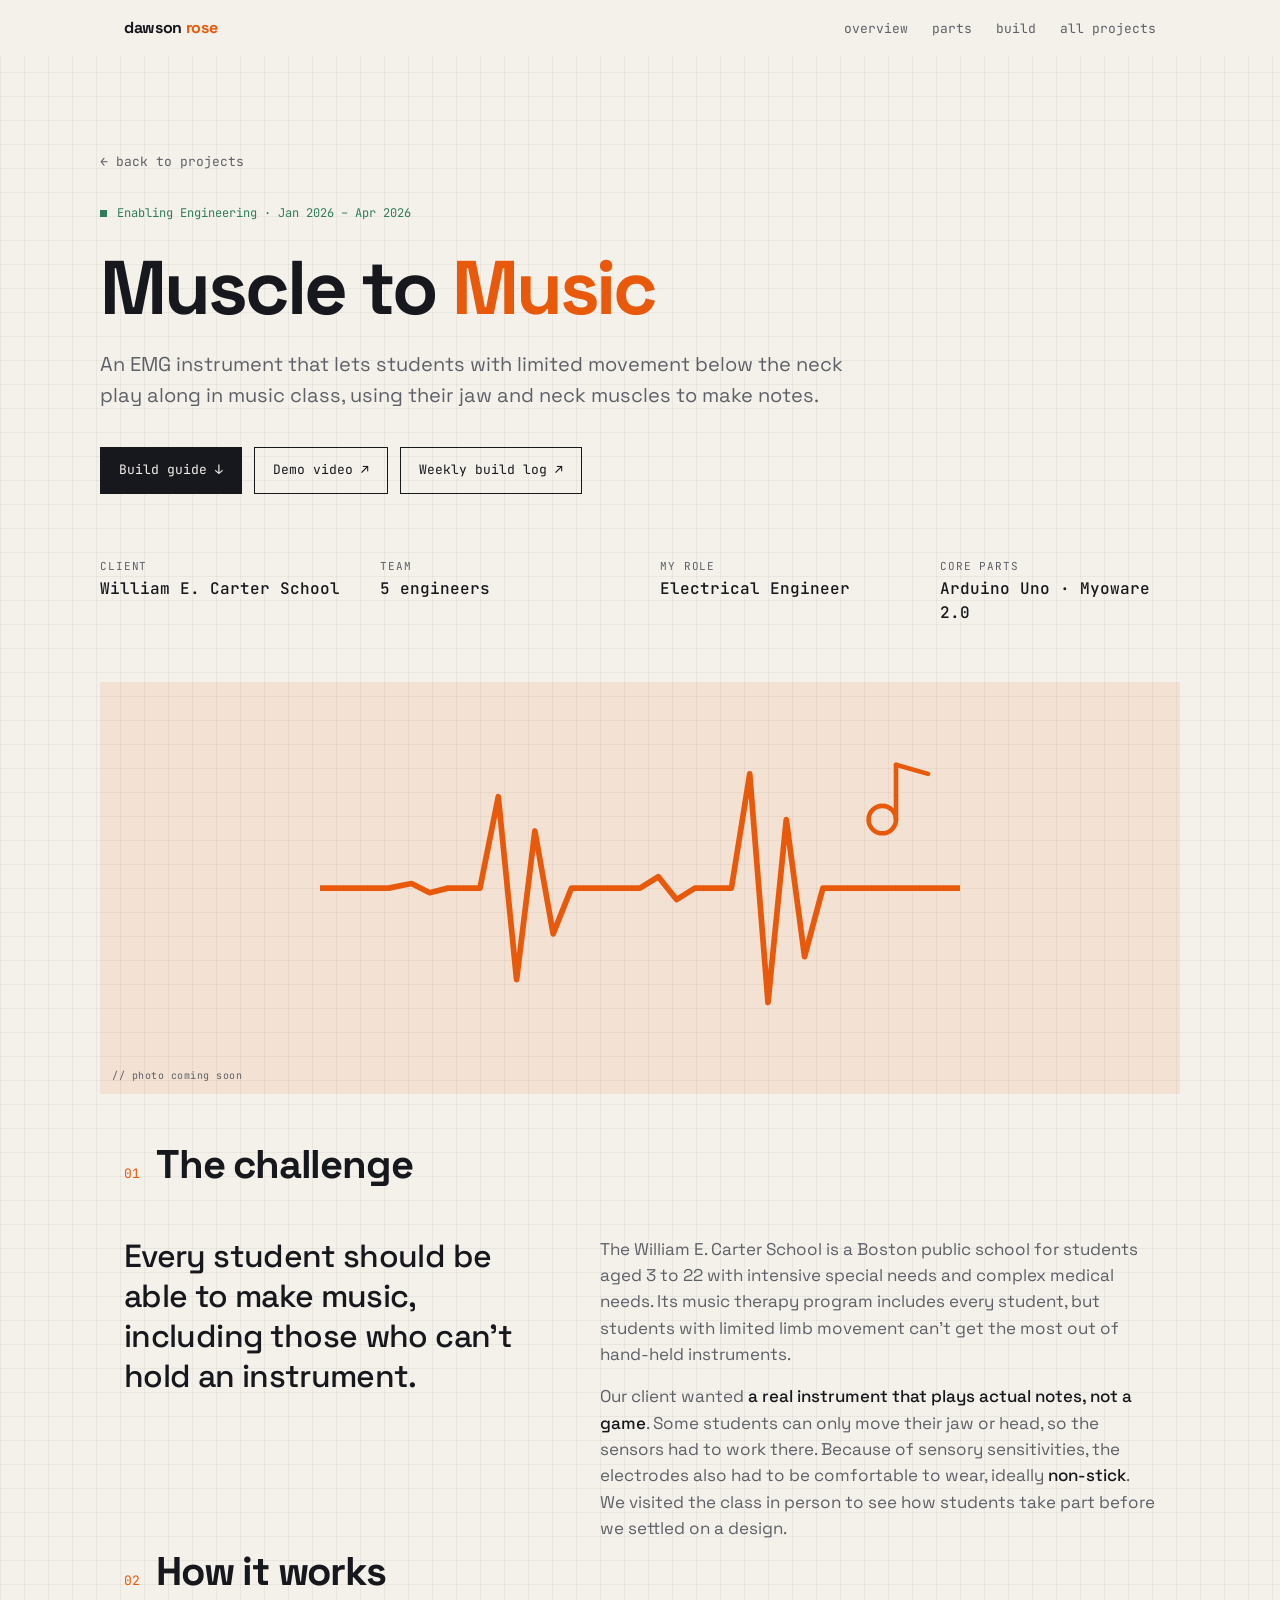
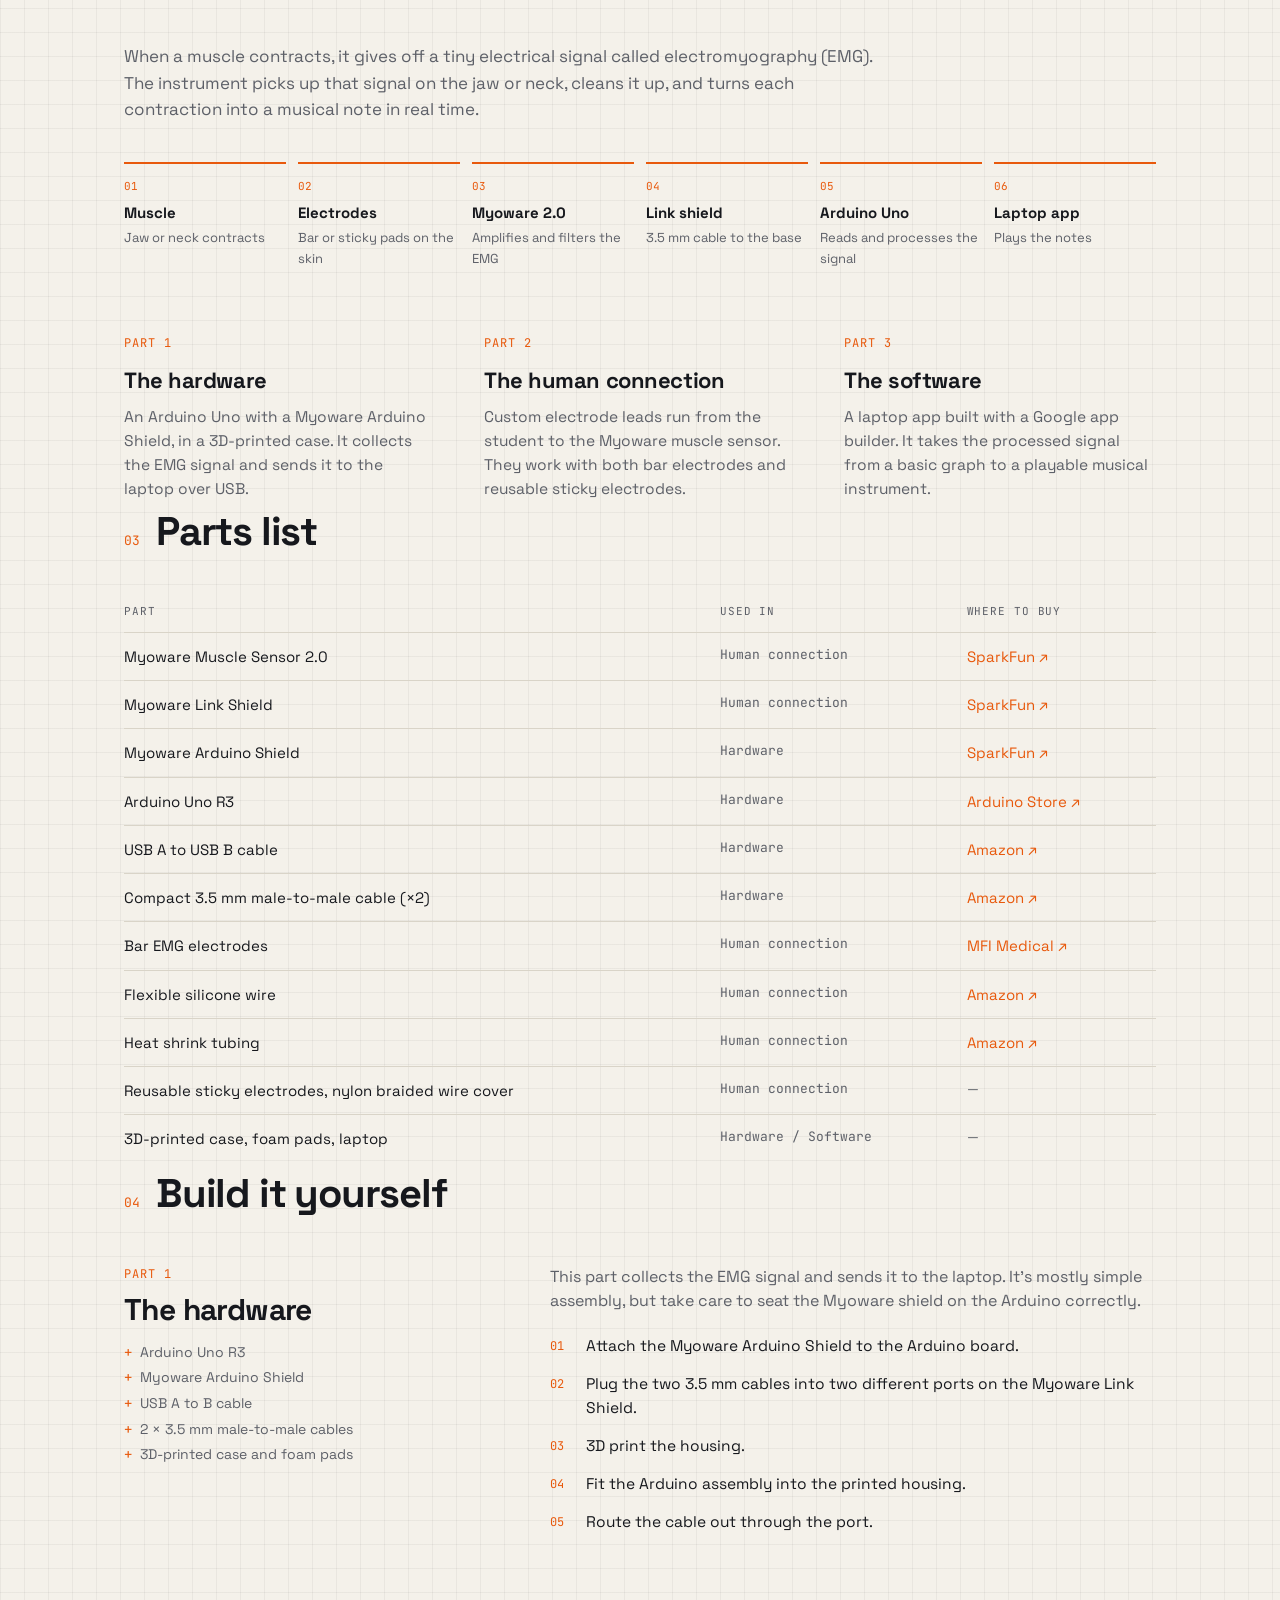
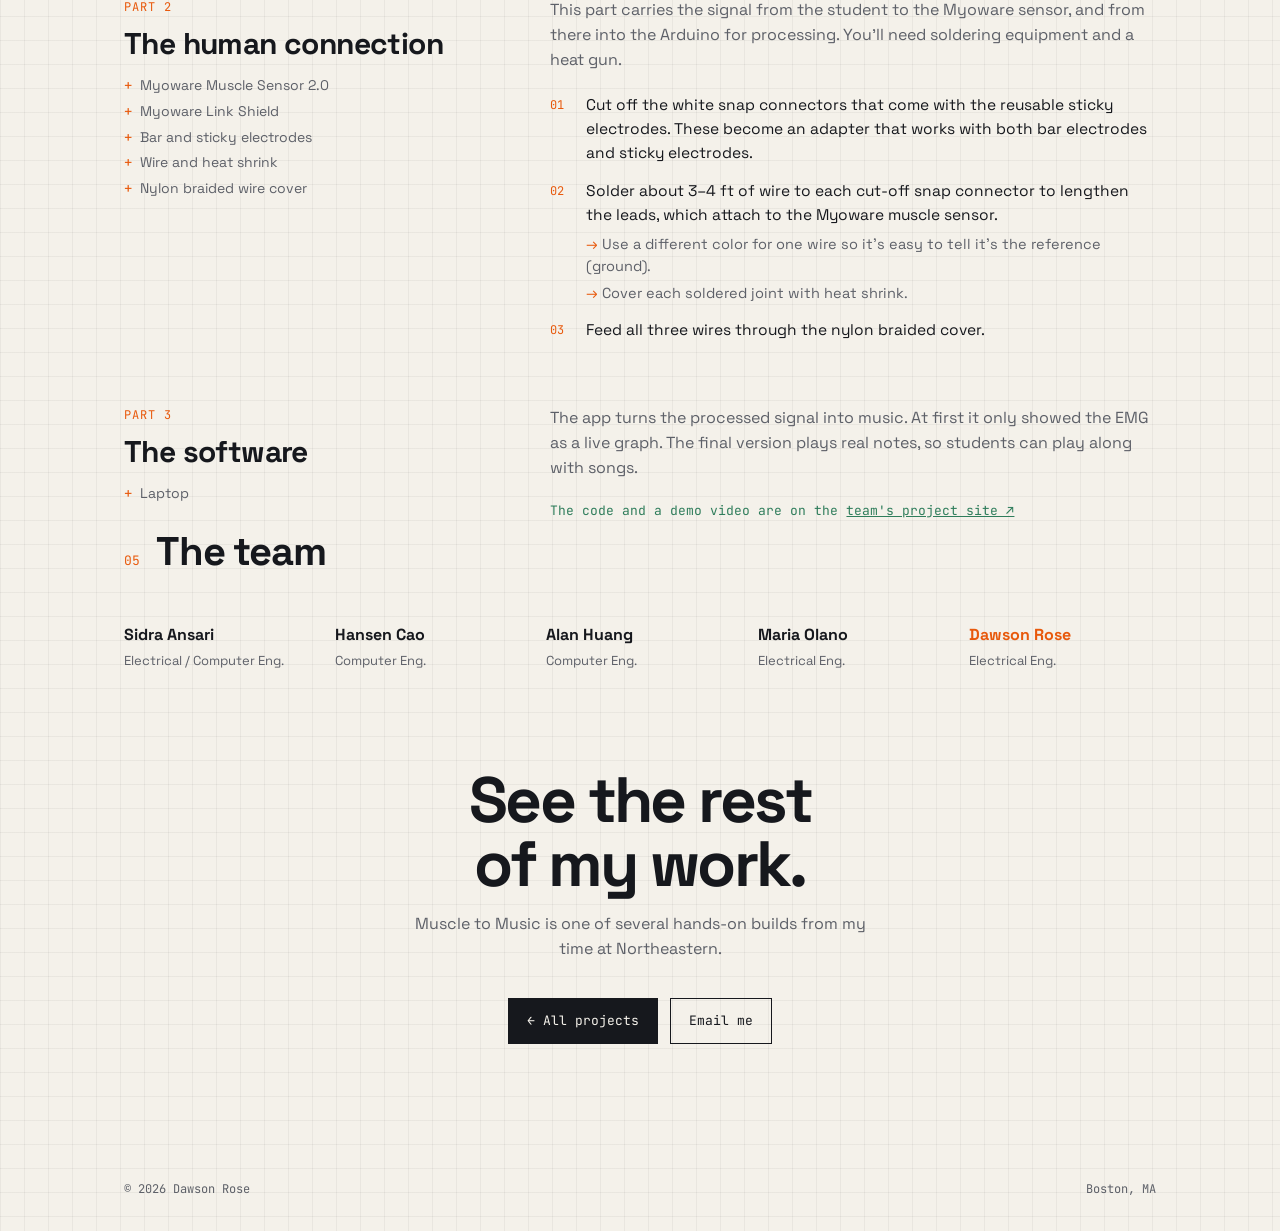
==== projects/muscle-to-music/index.html @ d2558b61 "Add Muscle to Music project page; move shared CSS to styles.css Co-Authored-By: Claude Opus 5.5 <nor" ====
<!doctype html>
<html lang="en">
<head>
<meta charset="utf-8">
<meta name="viewport" content="width=device-width, initial-scale=1">
<title>Muscle to Music — Dawson Rose</title>
<meta name="description" content="Muscle to Music: an EMG instrument that lets students with limited movement below the neck play music with their jaw and neck muscles. Overview, parts list, and build guide.">
<link rel="preconnect" href="https://fonts.googleapis.com">
<link rel="preconnect" href="https://fonts.gstatic.com" crossorigin>
<link href="https://fonts.googleapis.com/css2?family=Space+Grotesk:wght@400;500;700&family=JetBrains+Mono:wght@400;500&display=swap" rel="stylesheet">
<link rel="stylesheet" href="../../styles.css">
</head>
<body>

<nav>
  <div class="wrap">
    <a href="../../" class="logo">dawson <span>rose</span></a>
    <ul class="mono">
      <li class="hide-sm"><a href="#overview">overview</a></li>
      <li class="hide-sm"><a href="#parts">parts</a></li>
      <li><a href="#build">build</a></li>
      <li><a href="../../#projects">all projects</a></li>
    </ul>
  </div>
</nav>

<header class="hero page-hero wrap" id="top">
  <a class="back mono" href="../../#projects">← back to projects</a>
  <div class="tag mono">Enabling Engineering · Jan 2026 – Apr 2026</div>
  <h1>Muscle to <em>Music</em></h1>
  <p class="lede">An EMG instrument that lets students with limited movement below the neck play along in music class, using their jaw and neck muscles to make notes.</p>
  <div class="cta">
    <a class="btn primary" href="#build">Build guide ↓</a>
    <a class="btn" href="https://sites.google.com/husky.neu.edu/muscletomusic/final-product" target="_blank" rel="noopener">Demo video ↗</a>
    <a class="btn" href="https://sites.google.com/husky.neu.edu/muscletomusic/weekly-updates" target="_blank" rel="noopener">Weekly build log ↗</a>
  </div>

  <dl class="specs mono">
    <div><dt>Client</dt><dd>William E. Carter School</dd></div>
    <div><dt>Team</dt><dd>5 engineers</dd></div>
    <div><dt>My role</dt><dd>Electrical Engineer</dd></div>
    <div><dt>Core parts</dt><dd>Arduino Uno · Myoware 2.0</dd></div>
  </dl>

  <div class="visual">
    <!-- Replace with: <img class="photo" src="../../img/emg.jpg" alt="..."> -->
    <svg viewBox="0 0 280 120" fill="none" stroke="currentColor" stroke-width="2.5" stroke-linecap="round" stroke-linejoin="round" aria-hidden="true">
      <polyline points="0,60 30,60 40,58 48,62 56,60 70,60 78,20 86,100 94,35 102,80 110,60 140,60 148,55 156,65 164,60 180,60 188,10 196,110 204,30 212,90 220,60 250,60 280,60"/>
      <g stroke-width="2"><circle cx="246" cy="30" r="6"/><line x1="252" y1="30" x2="252" y2="6"/><line x1="252" y1="6" x2="266" y2="10"/></g>
    </svg>
    <span class="ph mono">// photo coming soon</span>
  </div>
</header>

<main>
<section id="overview" class="wrap">
  <div class="sec-head"><span class="num mono">01</span><h2>The challenge</h2></div>
  <div class="about reveal">
    <p class="about-lead">Every student should be able to make music, including those who can't hold an instrument.</p>
    <div class="prose">
      <p>The William E. Carter School is a Boston public school for students aged 3 to 22 with intensive special needs and complex medical needs. Its music therapy program includes every student, but students with limited limb movement can't get the most out of hand-held instruments.</p>
      <p>Our client wanted <strong>a real instrument that plays actual notes, not a game</strong>. Some students can only move their jaw or head, so the sensors had to work there. Because of sensory sensitivities, the electrodes also had to be comfortable to wear, ideally <strong>non-stick</strong>. We visited the class in person to see how students take part before we settled on a design.</p>
    </div>
  </div>
</section>

<section id="how" class="wrap">
  <div class="sec-head"><span class="num mono">02</span><h2>How it works</h2></div>
  <p class="prose reveal">When a muscle contracts, it gives off a tiny electrical signal called electromyography (EMG). The instrument picks up that signal on the jaw or neck, cleans it up, and turns each contraction into a musical note in real time.</p>
  <ol class="flow reveal">
    <li><b>Muscle</b><span>Jaw or neck contracts</span></li>
    <li><b>Electrodes</b><span>Bar or sticky pads on the skin</span></li>
    <li><b>Myoware 2.0</b><span>Amplifies and filters the EMG</span></li>
    <li><b>Link shield</b><span>3.5 mm cable to the base</span></li>
    <li><b>Arduino Uno</b><span>Reads and processes the signal</span></li>
    <li><b>Laptop app</b><span>Plays the notes</span></li>
  </ol>

  <div class="subsys reveal" style="margin-top:64px">
    <div>
      <span class="label mono">Part 1</span>
      <h3>The hardware</h3>
      <p>An Arduino Uno with a Myoware Arduino Shield, in a 3D-printed case. It collects the EMG signal and sends it to the laptop over USB.</p>
    </div>
    <div>
      <span class="label mono">Part 2</span>
      <h3>The human connection</h3>
      <p>Custom electrode leads run from the student to the Myoware muscle sensor. They work with both bar electrodes and reusable sticky electrodes.</p>
    </div>
    <div>
      <span class="label mono">Part 3</span>
      <h3>The software</h3>
      <p>A laptop app built with a Google app builder. It takes the processed signal from a basic graph to a playable musical instrument.</p>
    </div>
  </div>
</section>

<section id="parts" class="wrap">
  <div class="sec-head"><span class="num mono">03</span><h2>Parts list</h2></div>
  <div class="reveal" style="overflow-x:auto">
    <table class="parts">
      <thead><tr><th>Part</th><th>Used in</th><th>Where to buy</th></tr></thead>
      <tbody>
        <tr><td>Myoware Muscle Sensor 2.0</td><td class="used mono">Human connection</td><td><a href="https://www.sparkfun.com/myoware-2-muscle-sensor.html" target="_blank" rel="noopener">SparkFun ↗</a></td></tr>
        <tr><td>Myoware Link Shield</td><td class="used mono">Human connection</td><td><a href="https://www.sparkfun.com/myoware-2-0-link-shield.html" target="_blank" rel="noopener">SparkFun ↗</a></td></tr>
        <tr><td>Myoware Arduino Shield</td><td class="used mono">Hardware</td><td><a href="https://www.sparkfun.com/myoware-2-0-arduino-shield.html" target="_blank" rel="noopener">SparkFun ↗</a></td></tr>
        <tr><td>Arduino Uno R3</td><td class="used mono">Hardware</td><td><a href="https://store-usa.arduino.cc/products/arduino-uno-rev3" target="_blank" rel="noopener">Arduino Store ↗</a></td></tr>
        <tr><td>USB A to USB B cable</td><td class="used mono">Hardware</td><td><a href="https://www.amazon.com/dp/B000E5BKQE" target="_blank" rel="noopener">Amazon ↗</a></td></tr>
        <tr><td>Compact 3.5 mm male-to-male cable (×2)</td><td class="used mono">Hardware</td><td><a href="https://www.amazon.com/dp/B07D1Z6PZL" target="_blank" rel="noopener">Amazon ↗</a></td></tr>
        <tr><td>Bar EMG electrodes</td><td class="used mono">Human connection</td><td><a href="https://mfimedical.com/products/mfi-medical-bar-emg-electrode" target="_blank" rel="noopener">MFI Medical ↗</a></td></tr>
        <tr><td>Flexible silicone wire</td><td class="used mono">Human connection</td><td><a href="https://www.amazon.com/dp/B01KQ2JNLI" target="_blank" rel="noopener">Amazon ↗</a></td></tr>
        <tr><td>Heat shrink tubing</td><td class="used mono">Human connection</td><td><a href="https://www.amazon.com/dp/B07WWWPR2X" target="_blank" rel="noopener">Amazon ↗</a></td></tr>
        <tr><td>Reusable sticky electrodes, nylon braided wire cover</td><td class="used mono">Human connection</td><td class="used">—</td></tr>
        <tr><td>3D-printed case, foam pads, laptop</td><td class="used mono">Hardware / Software</td><td class="used">—</td></tr>
      </tbody>
    </table>
  </div>
</section>

<section id="build" class="wrap">
  <div class="sec-head"><span class="num mono">04</span><h2>Build it yourself</h2></div>
  <div class="build">

    <article class="build-step reveal">
      <div>
        <span class="label mono">Part 1</span>
        <h3>The hardware</h3>
        <ul class="needs">
          <li>Arduino Uno R3</li><li>Myoware Arduino Shield</li><li>USB A to B cable</li>
          <li>2 × 3.5 mm male-to-male cables</li><li>3D-printed case and foam pads</li>
        </ul>
      </div>
      <div>
        <p class="summary">This part collects the EMG signal and sends it to the laptop. It's mostly simple assembly, but take care to seat the Myoware shield on the Arduino correctly.</p>
        <ol class="steps">
          <li>Attach the Myoware Arduino Shield to the Arduino board.</li>
          <li>Plug the two 3.5 mm cables into two different ports on the Myoware Link Shield.</li>
          <li>3D print the housing.</li>
          <li>Fit the Arduino assembly into the printed housing.</li>
          <li>Route the cable out through the port.</li>
        </ol>
      </div>
    </article>

    <article class="build-step reveal">
      <div>
        <span class="label mono">Part 2</span>
        <h3>The human connection</h3>
        <ul class="needs">
          <li>Myoware Muscle Sensor 2.0</li><li>Myoware Link Shield</li><li>Bar and sticky electrodes</li>
          <li>Wire and heat shrink</li><li>Nylon braided wire cover</li>
        </ul>
      </div>
      <div>
        <p class="summary">This part carries the signal from the student to the Myoware sensor, and from there into the Arduino for processing. You'll need soldering equipment and a heat gun.</p>
        <ol class="steps">
          <li>Cut off the white snap connectors that come with the reusable sticky electrodes. These become an adapter that works with both bar electrodes and sticky electrodes.</li>
          <li>Solder about 3–4 ft of wire to each cut-off snap connector to lengthen the leads, which attach to the Myoware muscle sensor.
            <ul>
              <li>Use a different color for one wire so it's easy to tell it's the reference (ground).</li>
              <li>Cover each soldered joint with heat shrink.</li>
            </ul>
          </li>
          <li>Feed all three wires through the nylon braided cover.</li>
        </ol>
      </div>
    </article>

    <article class="build-step reveal">
      <div>
        <span class="label mono">Part 3</span>
        <h3>The software</h3>
        <ul class="needs"><li>Laptop</li></ul>
      </div>
      <div>
        <p class="summary">The app turns the processed signal into music. At first it only showed the EMG as a live graph. The final version plays real notes, so students can play along with songs.</p>
        <p class="note mono">The code and a demo video are on the <a href="https://sites.google.com/husky.neu.edu/muscletomusic/build-it-yourself" target="_blank" rel="noopener" style="color:inherit">team's project site ↗</a></p>
      </div>
    </article>

  </div>
</section>

<section id="team" class="wrap">
  <div class="sec-head"><span class="num mono">05</span><h2>The team</h2></div>
  <ul class="team reveal">
    <li><b>Sidra Ansari</b><span>Electrical / Computer Eng.</span></li>
    <li><b>Hansen Cao</b><span>Computer Eng.</span></li>
    <li><b>Alan Huang</b><span>Computer Eng.</span></li>
    <li><b>Maria Olano</b><span>Electrical Eng.</span></li>
    <li class="me"><b>Dawson Rose</b><span>Electrical Eng.</span></li>
  </ul>
</section>

<section class="contact wrap">
  <h2>See the rest<br>of my work.</h2>
  <p>Muscle to Music is one of several hands-on builds from my time at Northeastern.</p>
  <div class="cta">
    <a class="btn primary" href="../../#projects">← All projects</a>
    <a class="btn" href="mailto:rose.daw@northeastern.edu">Email me</a>
  </div>
</section>
</main>

<footer>
  <div class="wrap mono"><span>© 2026 Dawson Rose</span><span>Boston, MA</span></div>
</footer>

<script>
  // Fade sections in on scroll
  const io = new IntersectionObserver(entries => {
    entries.forEach(e => { if (e.isIntersecting) { e.target.classList.add('in'); io.unobserve(e.target); } });
  }, { threshold: 0.12 });
  document.querySelectorAll('.reveal').forEach(el => io.observe(el));
</script>
</body>
</html>
---- styles.css ----
:root {
  --paper: #f4f1ea;
  --ink: #16181d;
  --muted: #5d6068;
  --line: #d9d4c8;
  --grid: rgba(22, 24, 29, 0.05);
  --accent: #e8590c;
  --accent-soft: rgba(232, 89, 12, 0.1);
  --trace: #2f7d5b;
}
@media (prefers-color-scheme: dark) {
  :root {
    --paper: #121418;
    --ink: #ece9e2;
    --muted: #9a9ca3;
    --line: #2a2d34;
    --grid: rgba(236, 233, 226, 0.04);
    --accent: #ff7a2e;
    --accent-soft: rgba(255, 122, 46, 0.12);
    --trace: #5cc495;
  }
}

* { box-sizing: border-box; margin: 0; padding: 0; border-radius: 0; }
html { scroll-behavior: smooth; }
body {
  font-family: "Space Grotesk", system-ui, sans-serif;
  color: var(--ink);
  background-color: var(--paper);
  background-image:
    linear-gradient(var(--grid) 1px, transparent 1px),
    linear-gradient(90deg, var(--grid) 1px, transparent 1px);
  background-size: 24px 24px;
  line-height: 1.55;
  -webkit-font-smoothing: antialiased;
}
.mono { font-family: "JetBrains Mono", ui-monospace, monospace; }
a { color: inherit; }
.wrap { max-width: 1080px; margin: 0 auto; padding: 0 24px; }

/* Nav */
nav {
  position: sticky; top: 0; z-index: 10;
  background: color-mix(in srgb, var(--paper) 88%, transparent);
  backdrop-filter: blur(8px);
}
nav .wrap { display: flex; justify-content: space-between; align-items: center; height: 56px; }
nav .logo { font-weight: 700; text-decoration: none; letter-spacing: -0.02em; }
nav .logo span { color: var(--accent); }
nav ul { list-style: none; display: flex; gap: 24px; }
nav ul a { text-decoration: none; font-size: 13px; color: var(--muted); }
nav ul a:hover { color: var(--accent); }

/* Hero */
.hero { padding: 96px 0 40px; }
.tag { display: inline-flex; align-items: center; gap: 10px; font-size: 12px; color: var(--trace); margin-bottom: 28px; }
.tag::before { content: ""; width: 7px; height: 7px; background: var(--trace); animation: blink 2s infinite; }
@keyframes blink { 50% { opacity: 0.25; } }
h1 {
  font-size: clamp(44px, 8vw, 88px); line-height: 0.98;
  letter-spacing: -0.04em; font-weight: 700; max-width: 14ch;
}
h1 em { font-style: normal; color: var(--accent); }
.hero p.lede { font-size: clamp(17px, 2vw, 20px); color: var(--muted); max-width: 58ch; margin-top: 24px; }
.cta { display: flex; flex-wrap: wrap; gap: 12px; margin-top: 36px; }
.btn {
  font-family: "JetBrains Mono", monospace; font-size: 13px;
  padding: 12px 18px; border: 1.5px solid var(--ink);
  text-decoration: none; transition: transform .15s, box-shadow .15s;
}
.btn.primary { background: var(--ink); color: var(--paper); }
.btn:hover { transform: translate(-2px, -2px); box-shadow: 3px 3px 0 var(--accent); }

.specs { display: grid; grid-template-columns: repeat(auto-fit, minmax(170px, 1fr)); gap: 20px 40px; margin-top: 64px; }
.specs dt { font-size: 11px; text-transform: uppercase; letter-spacing: .08em; color: var(--muted); }
.specs dd { font-weight: 500; margin-top: 2px; }

/* Sections: no dividers, the heading carries each transition */
section { padding: 64px 0; }
.sec-head { display: flex; align-items: baseline; gap: 16px; margin-bottom: 40px; }
.sec-head .num { color: var(--accent); font-size: 13px; }
.sec-head h2 { font-size: clamp(28px, 4vw, 40px); letter-spacing: -0.03em; }

/* About */
.about { display: grid; grid-template-columns: 1fr 1.3fr; gap: 48px; align-items: start; }
.about-lead { font-size: clamp(24px, 3vw, 32px); line-height: 1.25; letter-spacing: -0.02em; font-weight: 500; }
.about-body { display: flex; flex-direction: column; gap: 16px; color: var(--muted); font-size: 16.5px; }
.about-off { font-size: 13px; color: var(--trace); }

/* Projects: open rows that alternate image side */
.projects { display: flex; flex-direction: column; gap: 88px; }
.project { display: grid; grid-template-columns: 1fr 1fr; gap: 48px; align-items: center; }
.project:nth-child(even) .visual { order: 2; }

.visual {
  aspect-ratio: 4 / 3; position: relative;
  background: var(--accent-soft);
  display: grid; place-items: center; overflow: hidden;
}
.visual svg { width: 62%; max-width: 300px; height: auto; color: var(--accent); }
.visual img.photo {
  position: absolute; inset: 0; width: 100%; height: 100%; object-fit: contain; padding: 20px 20px 34px;
  filter: drop-shadow(0 10px 14px rgba(0, 0, 0, 0.25));
}
.visual .ph {
  position: absolute; bottom: 10px; left: 12px;
  font-size: 10px; color: var(--muted); letter-spacing: .05em;
}

.body { display: flex; flex-direction: column; gap: 12px; }
.meta { display: flex; gap: 20px; font-size: 12px; color: var(--muted); }
.meta .status { color: var(--trace); }
.project h3 { font-size: clamp(24px, 3vw, 30px); letter-spacing: -0.02em; line-height: 1.15; }
.project p { color: var(--muted); font-size: 15.5px; }
.project ul { list-style: none; display: flex; flex-direction: column; gap: 8px; font-size: 15px; }
.project li { padding-left: 18px; position: relative; }
.project li::before { content: "→"; position: absolute; left: 0; color: var(--accent); }
.tools { font-size: 12px; color: var(--muted); padding-top: 4px; }
.tools span + span::before { content: " / "; color: var(--accent); }

.more { font-size: 13px; color: var(--accent); text-decoration: none; }
.more:hover { text-decoration: underline; }

/* Timeline */
.cols { display: grid; grid-template-columns: 1fr 1fr; gap: 48px; }
.cols h3.col-title { font-size: 13px; text-transform: uppercase; letter-spacing: .08em; color: var(--muted); margin-bottom: 20px; }
.timeline { list-style: none; border-left: 1.5px solid var(--line); }
.timeline li { position: relative; padding: 0 0 28px 24px; }
.timeline li::before {
  content: ""; position: absolute; left: -5.5px; top: 7px;
  width: 9px; height: 9px; background: var(--accent);
}
.timeline .role { font-weight: 700; }
.timeline .org { color: var(--muted); font-size: 14px; }
.timeline .when { font-size: 12px; color: var(--trace); margin: 2px 0 6px; }
.timeline p { font-size: 14.5px; }

/* Skills */
.skills { display: grid; grid-template-columns: repeat(4, 1fr); gap: 32px; }
.skills h3 { font-size: 12px; text-transform: uppercase; letter-spacing: .08em; color: var(--accent); margin-bottom: 12px; }
.skills ul { list-style: none; display: flex; flex-direction: column; gap: 6px; font-size: 15.5px; }

/* Contact */
.contact { text-align: center; padding: 96px 0 112px; }
.contact h2 { font-size: clamp(36px, 6vw, 64px); letter-spacing: -0.04em; line-height: 1; }
.contact p { color: var(--muted); margin: 16px auto 32px; max-width: 48ch; }
.contact .cta { justify-content: center; }
footer { padding: 24px 0 32px; font-size: 12px; color: var(--muted); }
footer .wrap { display: flex; justify-content: space-between; flex-wrap: wrap; gap: 8px; }

/* Reveal */
.reveal { opacity: 0; transform: translateY(16px); transition: opacity .6s, transform .6s; }
.reveal.in { opacity: 1; transform: none; }
@media (prefers-reduced-motion: reduce) {
  .reveal { opacity: 1; transform: none; transition: none; }
  .tag::before { animation: none; }
}

@media (max-width: 760px) {
  nav ul { gap: 14px; }
  nav ul li.hide-sm { display: none; }
  .hero { padding: 64px 0 24px; }
  section { padding: 48px 0; }
  .cols, .about, .project { grid-template-columns: 1fr; }
  .about, .project { gap: 20px; }
  .projects { gap: 56px; }
  .project:nth-child(even) .visual { order: 0; }
  .specs { gap: 16px 32px; }
  .skills { grid-template-columns: repeat(2, 1fr); gap: 28px 20px; }
  .wrap { padding: 0 16px; }
}

/* Project detail pages */
.back { display: block; width: fit-content; font-size: 13px; color: var(--muted); text-decoration: none; margin-bottom: 28px; }
.back:hover { color: var(--accent); }
.page-hero h1 { font-size: clamp(40px, 7vw, 76px); max-width: 16ch; }
.page-hero .visual { margin-top: 56px; aspect-ratio: 21 / 8; }
.page-hero .visual svg { width: 70%; max-width: 640px; }

.prose { max-width: 68ch; color: var(--muted); font-size: 17px; display: flex; flex-direction: column; gap: 16px; }
.prose strong { color: var(--ink); font-weight: 500; }

.flow { list-style: none; display: grid; grid-template-columns: repeat(6, 1fr); gap: 12px; margin-top: 40px; counter-reset: flow; }
.flow li { position: relative; padding-top: 14px; border-top: 2px solid var(--accent); font-size: 14px; }
.flow li b { display: block; font-size: 15px; margin-bottom: 2px; }
.flow li span { color: var(--muted); font-size: 13px; }
.flow li::before { counter-increment: flow; content: "0" counter(flow); display: block; font-family: "JetBrains Mono", monospace; font-size: 11px; color: var(--accent); margin-bottom: 6px; }

.subsys { display: grid; grid-template-columns: repeat(3, 1fr); gap: 48px; }
.subsys h3 { font-size: 22px; letter-spacing: -0.02em; margin-bottom: 8px; }
.label { font-size: 12px; text-transform: uppercase; letter-spacing: .08em; color: var(--accent); margin-bottom: 10px; display: block; }
.subsys p { color: var(--muted); font-size: 15.5px; }

.parts { width: 100%; border-collapse: collapse; font-size: 15px; }
.parts th { text-align: left; font-family: "JetBrains Mono", monospace; font-size: 11px; font-weight: 400; text-transform: uppercase; letter-spacing: .08em; color: var(--muted); padding: 0 16px 12px 0; }
.parts td { padding: 12px 16px 12px 0; border-top: 1px solid var(--line); vertical-align: top; }
.parts td.used { color: var(--muted); font-size: 13px; }
.parts a { color: var(--accent); text-decoration: none; }
.parts a:hover { text-decoration: underline; }

.build { display: flex; flex-direction: column; gap: 64px; }
.build-step { display: grid; grid-template-columns: 1fr 1.6fr; gap: 48px; }
.build-step h3 { font-size: clamp(24px, 3vw, 30px); letter-spacing: -0.02em; line-height: 1.15; margin-bottom: 10px; }
.build-step .needs { list-style: none; font-size: 14px; color: var(--muted); display: flex; flex-direction: column; gap: 4px; margin-top: 14px; }
.build-step .needs li::before { content: "+ "; color: var(--accent); font-family: "JetBrains Mono", monospace; }
.build-step .summary { color: var(--muted); font-size: 16px; margin-bottom: 20px; }
.steps { list-style: none; counter-reset: step; display: flex; flex-direction: column; gap: 14px; }
.steps > li { counter-increment: step; display: grid; grid-template-columns: 36px 1fr; font-size: 15.5px; }
.steps > li::before { content: counter(step, decimal-leading-zero); font-family: "JetBrains Mono", monospace; font-size: 12px; color: var(--accent); padding-top: 3px; }
.steps ul { grid-column: 2; list-style: none; margin-top: 6px; color: var(--muted); font-size: 14.5px; display: flex; flex-direction: column; gap: 4px; }
.steps ul li::before { content: "→ "; color: var(--accent); }
.note { margin-top: 20px; font-size: 13px; color: var(--trace); }

.team { list-style: none; display: grid; grid-template-columns: repeat(5, 1fr); gap: 24px; }
.team b { display: block; }
.team span { color: var(--muted); font-size: 13px; }
.team .me b { color: var(--accent); }

@media (max-width: 760px) {
  .page-hero .visual { aspect-ratio: 16 / 9; margin-top: 36px; }
  .flow { grid-template-columns: repeat(2, 1fr); gap: 24px 16px; }
  .subsys, .build-step { grid-template-columns: 1fr; gap: 20px; }
  .subsys { gap: 36px; }
  .team { grid-template-columns: repeat(2, 1fr); }
  .parts th:nth-child(2), .parts td.used { display: none; }
}
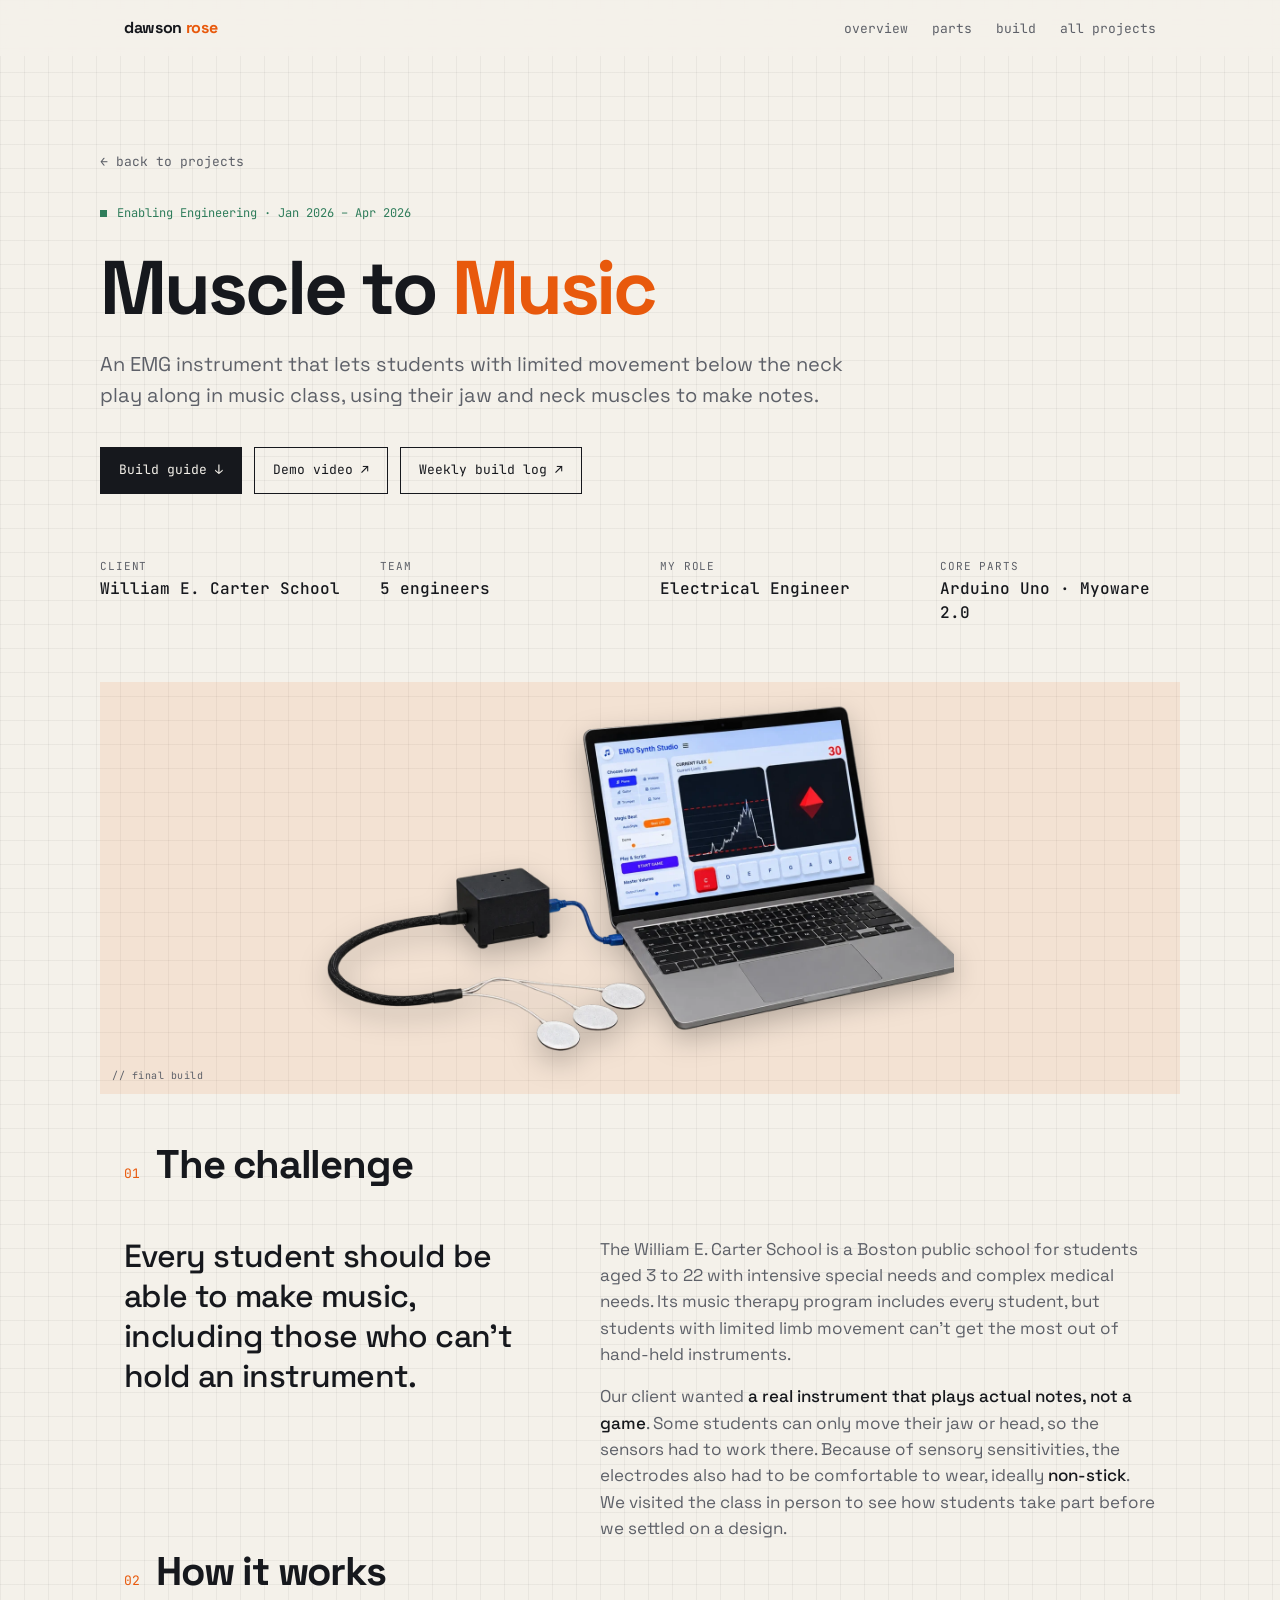
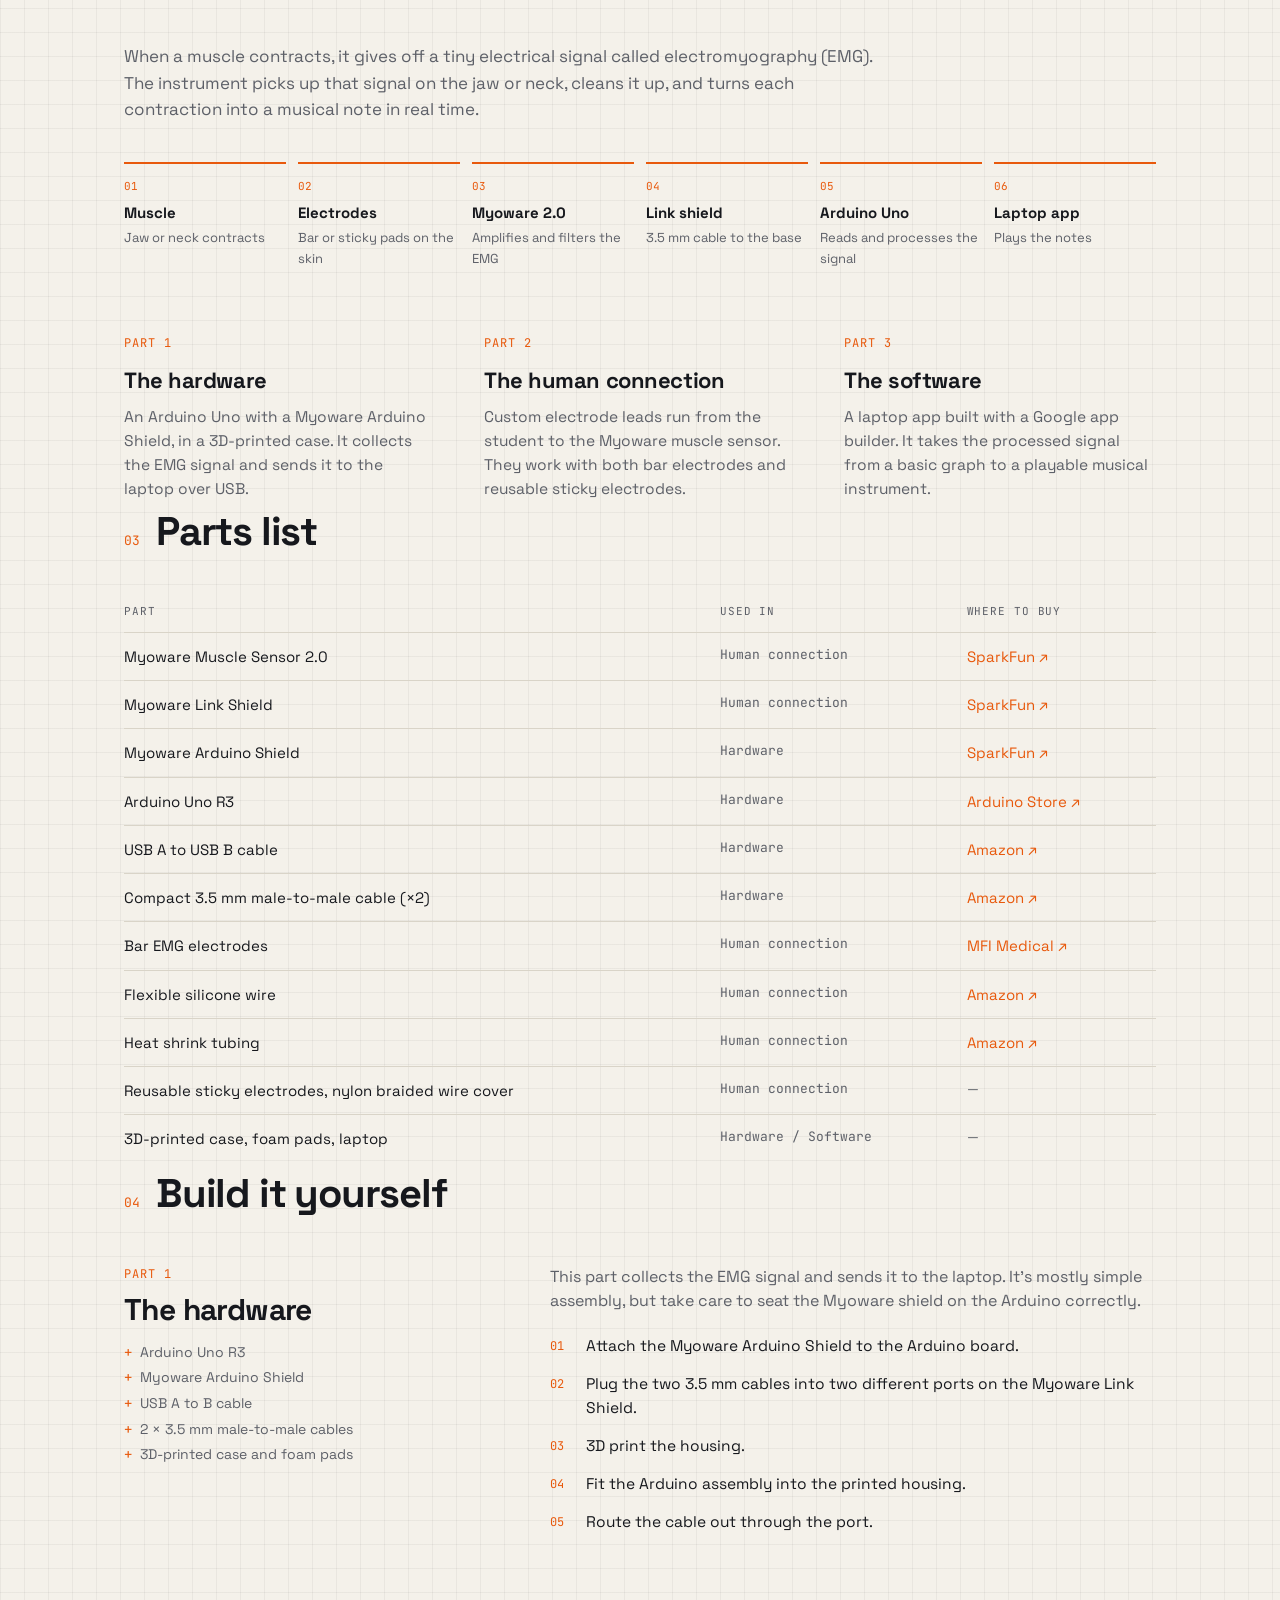
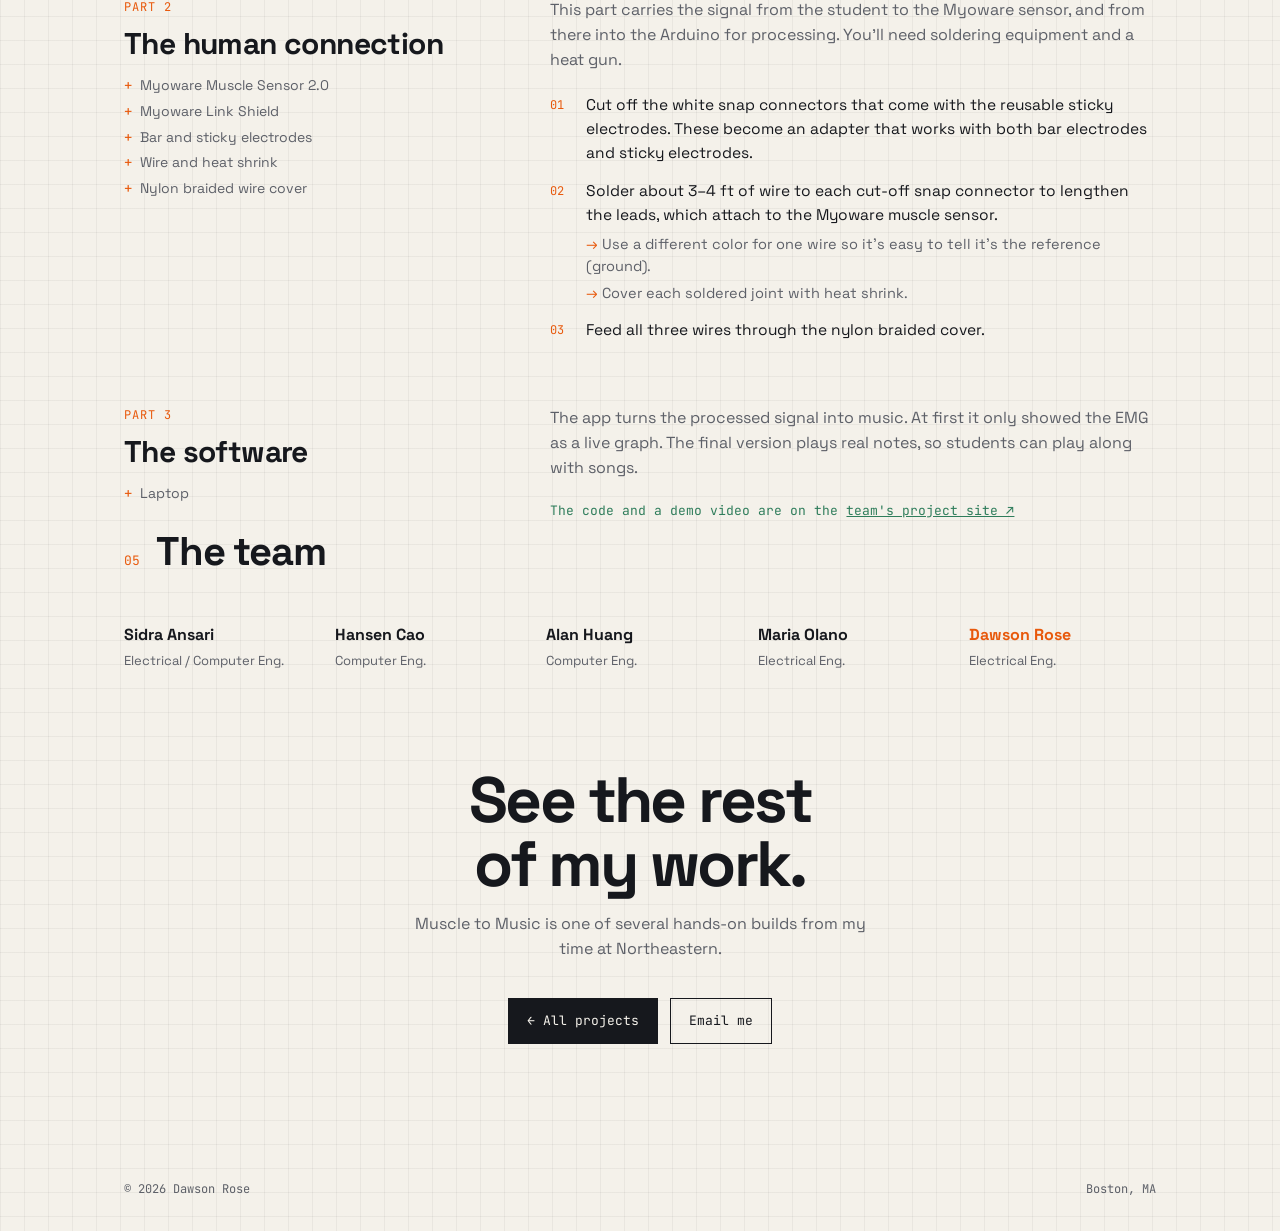
==== commit 18ce7e8d: "Add Muscle to Music device photo Co-Authored-By: Claude Opus 5.5 <noreply@anthropic.com>" ====
--- a/projects/muscle-to-music/index.html
+++ b/projects/muscle-to-music/index.html
@@ -43,12 +43,8 @@
   </dl>
 
   <div class="visual">
-    <!-- Replace with: <img class="photo" src="../../img/emg.jpg" alt="..."> -->
-    <svg viewBox="0 0 280 120" fill="none" stroke="currentColor" stroke-width="2.5" stroke-linecap="round" stroke-linejoin="round" aria-hidden="true">
-      <polyline points="0,60 30,60 40,58 48,62 56,60 70,60 78,20 86,100 94,35 102,80 110,60 140,60 148,55 156,65 164,60 180,60 188,10 196,110 204,30 212,90 220,60 250,60 280,60"/>
-      <g stroke-width="2"><circle cx="246" cy="30" r="6"/><line x1="252" y1="30" x2="252" y2="6"/><line x1="252" y1="6" x2="266" y2="10"/></g>
-    </svg>
-    <span class="ph mono">// photo coming soon</span>
+    <img class="photo" src="../../img/emg.webp" alt="Muscle to Music setup: three round electrodes wired through a braided cable into a black 3D-printed case, connected by USB to a laptop running the EMG Synth Studio app with a live flex graph and note keys">
+    <span class="ph mono">// final build</span>
   </div>
 </header>
 
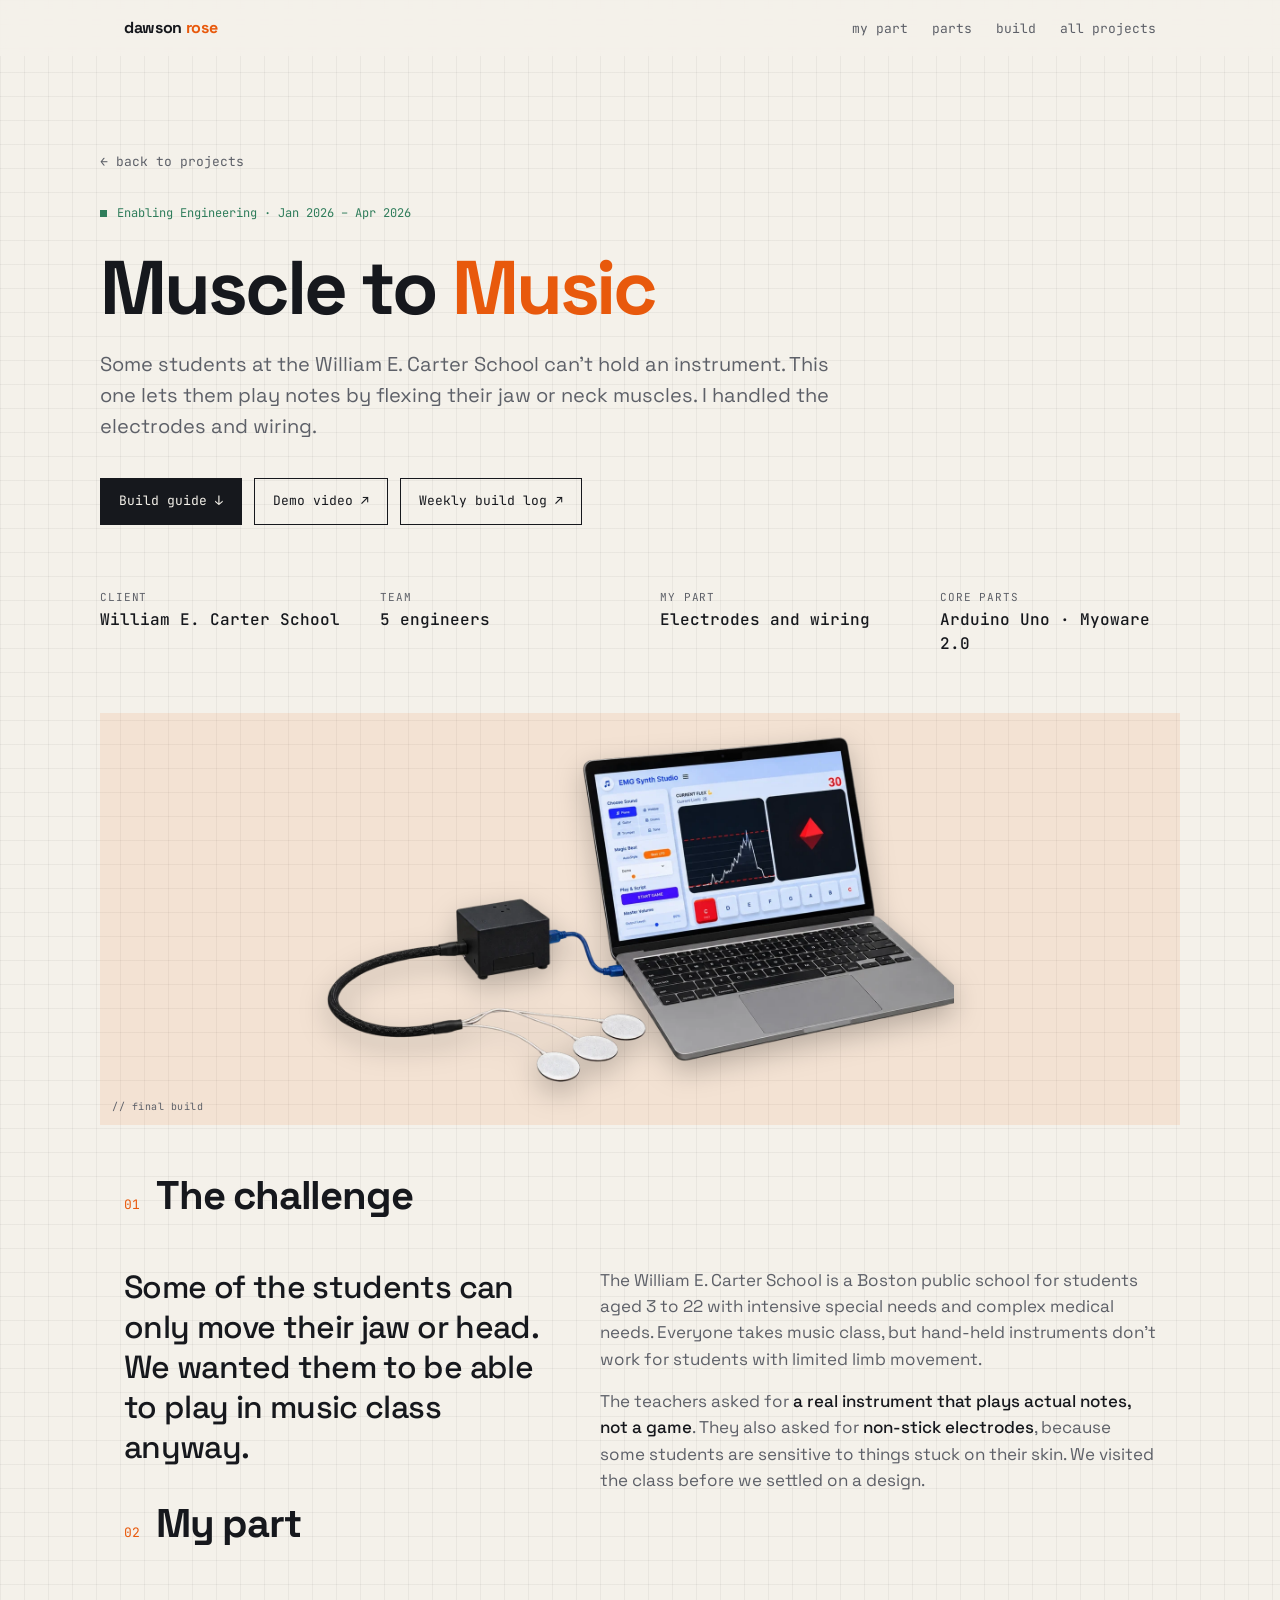
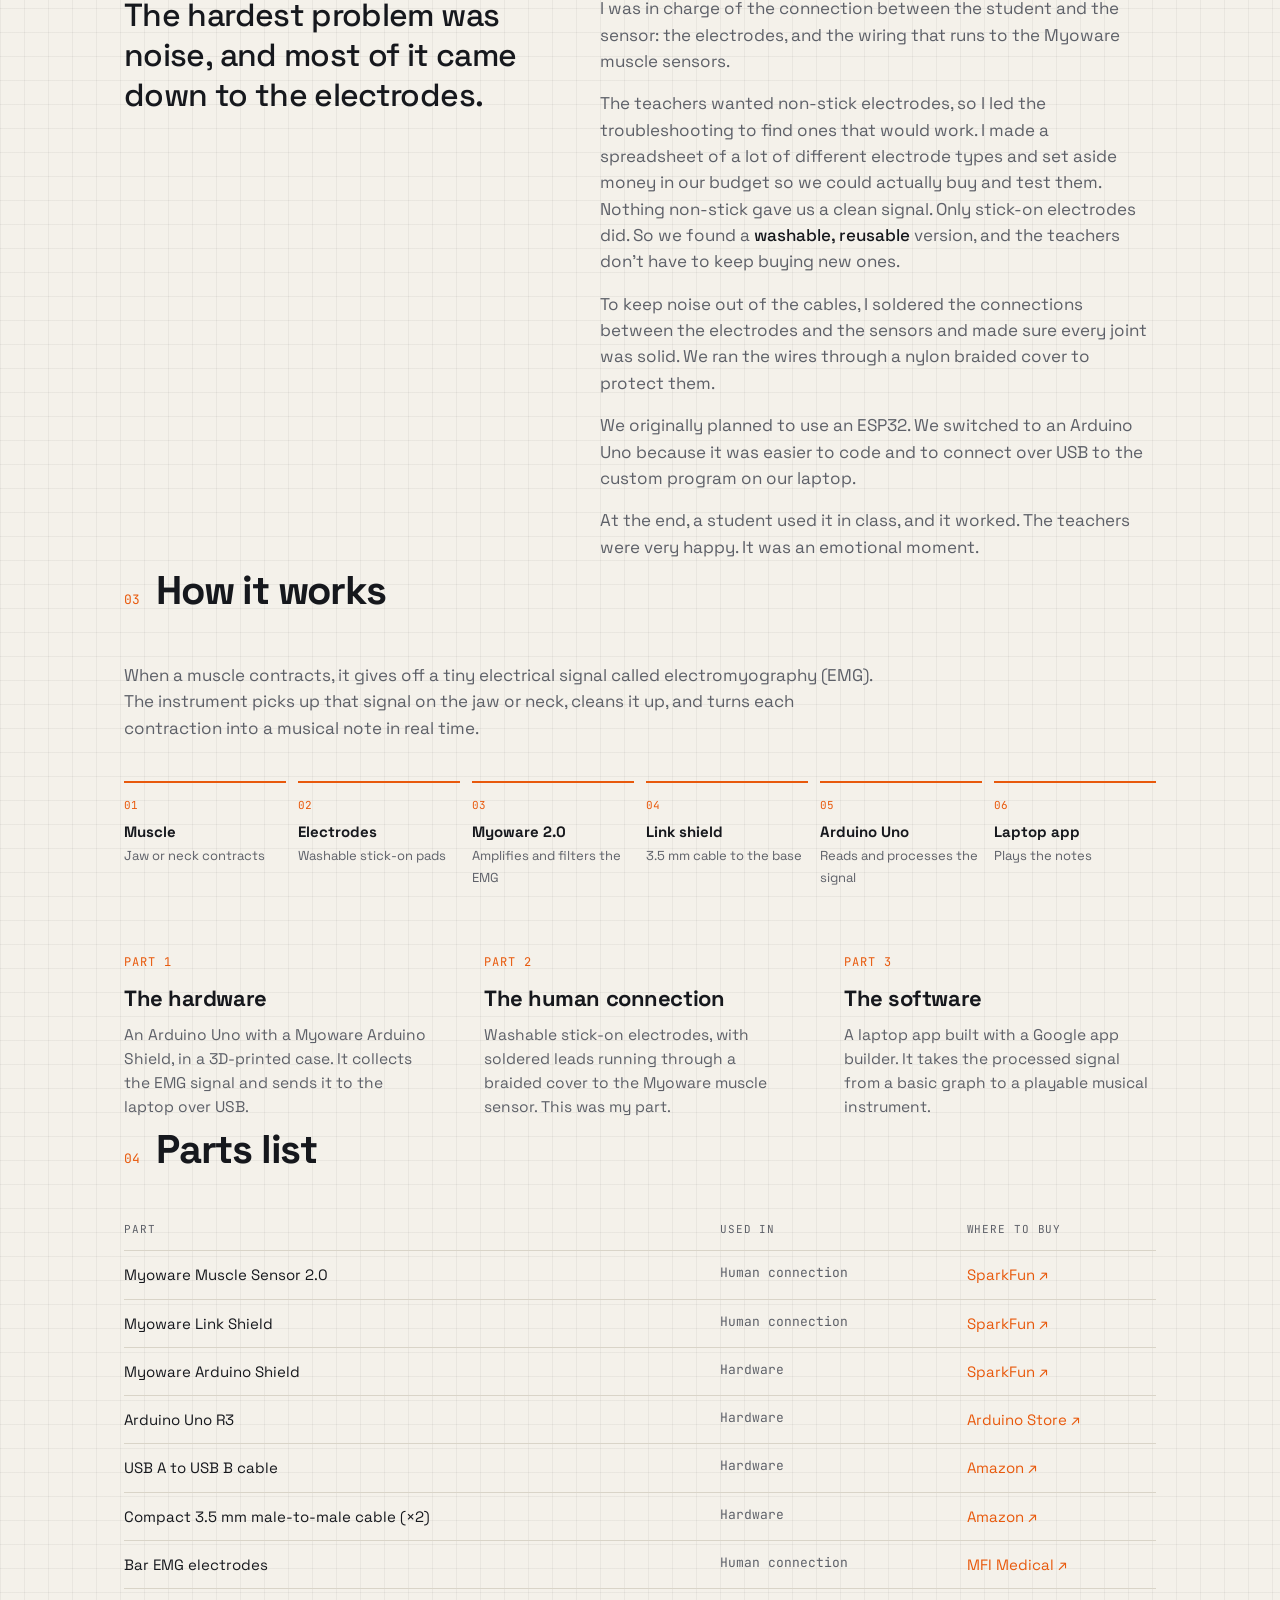
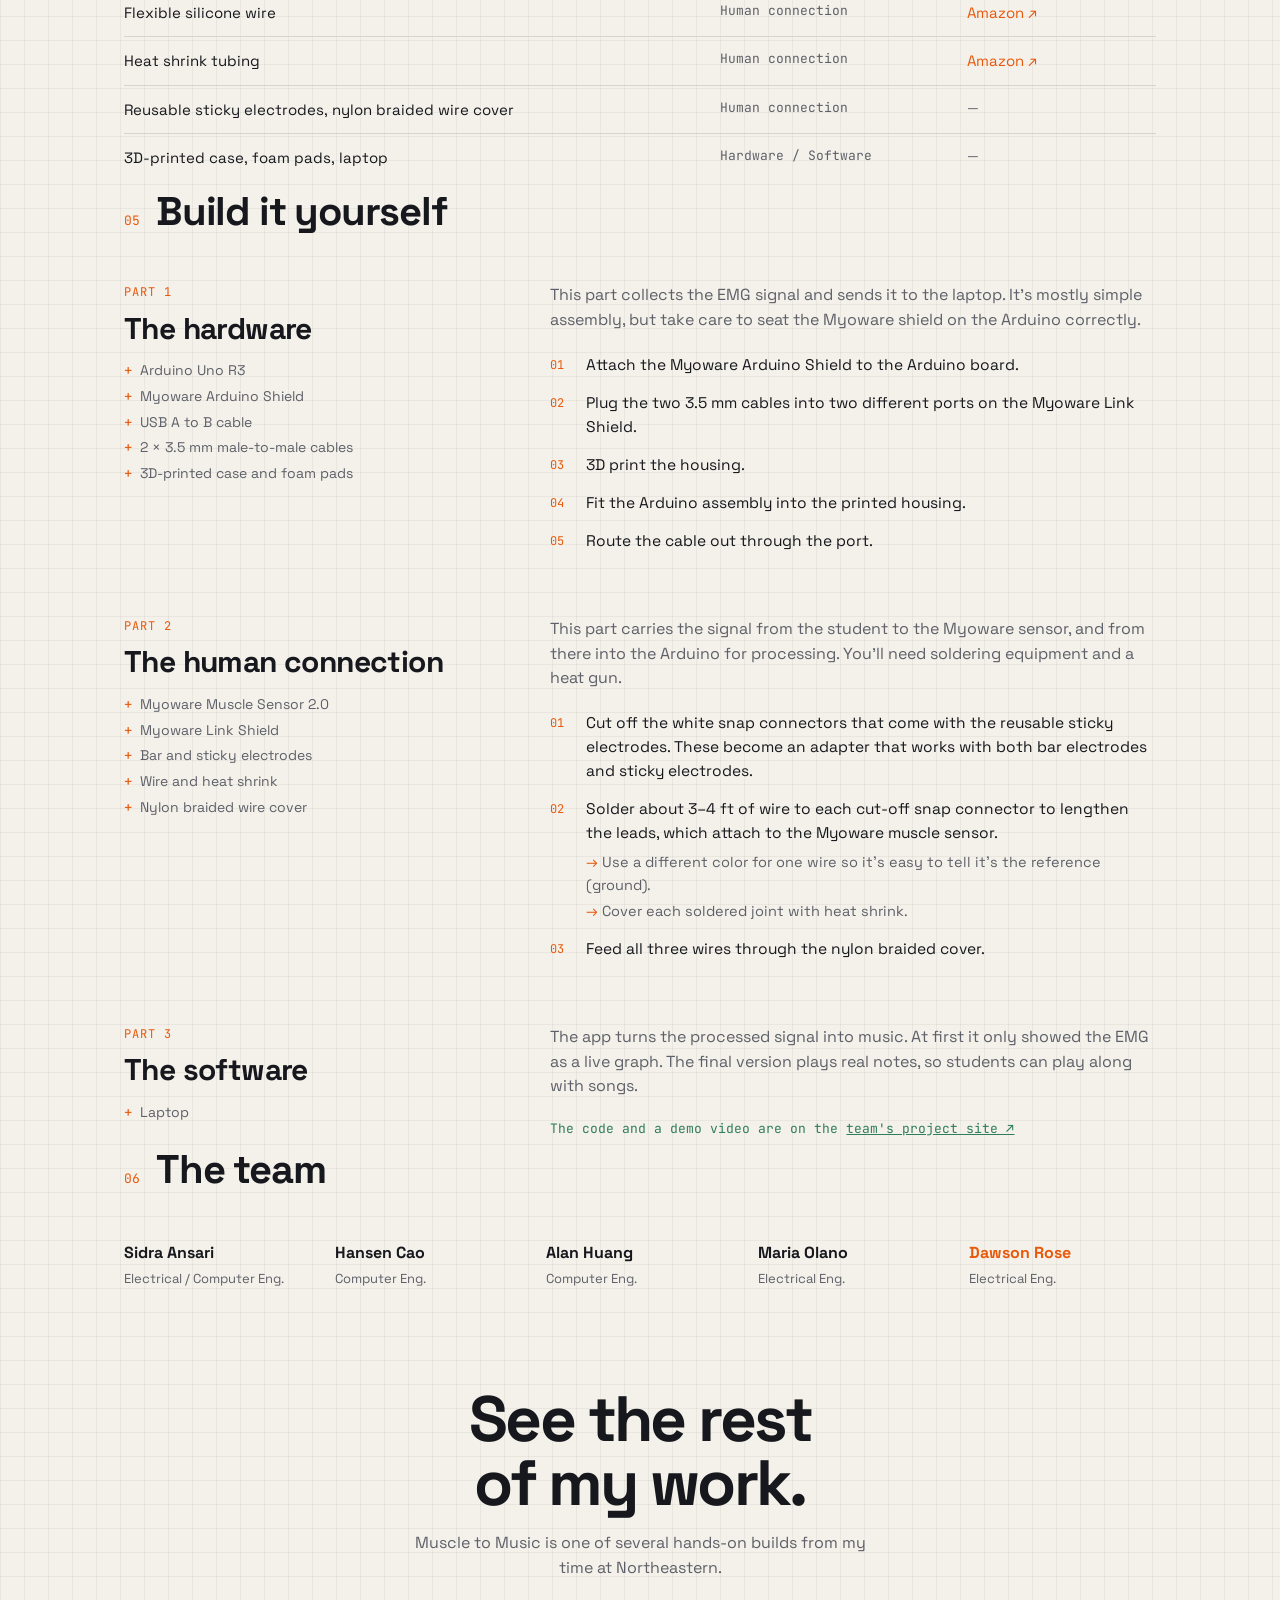
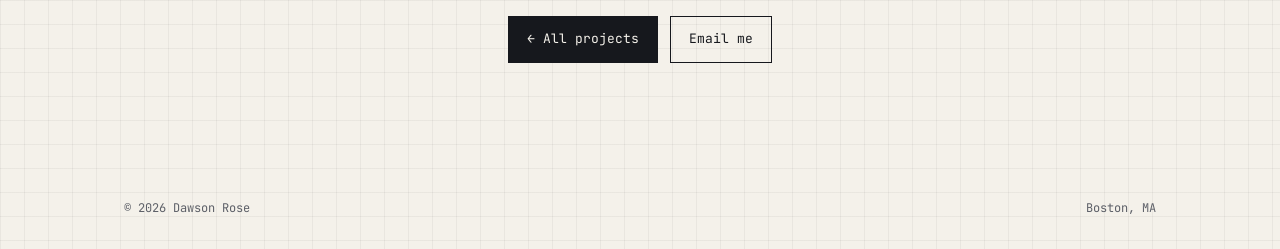
==== commit 7fdfed32: "Rewrite Muscle to Music around my actual role: electrodes, wiring, noise Co-Authored-By: Claude Opus" ====
--- a/projects/muscle-to-music/index.html
+++ b/projects/muscle-to-music/index.html
@@ -16,7 +16,7 @@
   <div class="wrap">
     <a href="../../" class="logo">dawson <span>rose</span></a>
     <ul class="mono">
-      <li class="hide-sm"><a href="#overview">overview</a></li>
+      <li class="hide-sm"><a href="#my-part">my part</a></li>
       <li class="hide-sm"><a href="#parts">parts</a></li>
       <li><a href="#build">build</a></li>
       <li><a href="../../#projects">all projects</a></li>
@@ -28,7 +28,7 @@
   <a class="back mono" href="../../#projects">← back to projects</a>
   <div class="tag mono">Enabling Engineering · Jan 2026 – Apr 2026</div>
   <h1>Muscle to <em>Music</em></h1>
-  <p class="lede">An EMG instrument that lets students with limited movement below the neck play along in music class, using their jaw and neck muscles to make notes.</p>
+  <p class="lede">Some students at the William E. Carter School can't hold an instrument. This one lets them play notes by flexing their jaw or neck muscles. I handled the electrodes and wiring.</p>
   <div class="cta">
     <a class="btn primary" href="#build">Build guide ↓</a>
     <a class="btn" href="https://sites.google.com/husky.neu.edu/muscletomusic/final-product" target="_blank" rel="noopener">Demo video ↗</a>
@@ -38,7 +38,7 @@
   <dl class="specs mono">
     <div><dt>Client</dt><dd>William E. Carter School</dd></div>
     <div><dt>Team</dt><dd>5 engineers</dd></div>
-    <div><dt>My role</dt><dd>Electrical Engineer</dd></div>
+    <div><dt>My part</dt><dd>Electrodes and wiring</dd></div>
     <div><dt>Core parts</dt><dd>Arduino Uno · Myoware 2.0</dd></div>
   </dl>
 
@@ -52,20 +52,34 @@
 <section id="overview" class="wrap">
   <div class="sec-head"><span class="num mono">01</span><h2>The challenge</h2></div>
   <div class="about reveal">
-    <p class="about-lead">Every student should be able to make music, including those who can't hold an instrument.</p>
+    <p class="about-lead">Some of the students can only move their jaw or head. We wanted them to be able to play in music class anyway.</p>
     <div class="prose">
-      <p>The William E. Carter School is a Boston public school for students aged 3 to 22 with intensive special needs and complex medical needs. Its music therapy program includes every student, but students with limited limb movement can't get the most out of hand-held instruments.</p>
-      <p>Our client wanted <strong>a real instrument that plays actual notes, not a game</strong>. Some students can only move their jaw or head, so the sensors had to work there. Because of sensory sensitivities, the electrodes also had to be comfortable to wear, ideally <strong>non-stick</strong>. We visited the class in person to see how students take part before we settled on a design.</p>
+      <p>The William E. Carter School is a Boston public school for students aged 3 to 22 with intensive special needs and complex medical needs. Everyone takes music class, but hand-held instruments don't work for students with limited limb movement.</p>
+      <p>The teachers asked for <strong>a real instrument that plays actual notes, not a game</strong>. They also asked for <strong>non-stick electrodes</strong>, because some students are sensitive to things stuck on their skin. We visited the class before we settled on a design.</p>
+    </div>
+  </div>
+</section>
+
+<section id="my-part" class="wrap">
+  <div class="sec-head"><span class="num mono">02</span><h2>My part</h2></div>
+  <div class="about reveal">
+    <p class="about-lead">The hardest problem was noise, and most of it came down to the electrodes.</p>
+    <div class="prose">
+      <p>I was in charge of the connection between the student and the sensor: the electrodes, and the wiring that runs to the Myoware muscle sensors.</p>
+      <p>The teachers wanted non-stick electrodes, so I led the troubleshooting to find ones that would work. I made a spreadsheet of a lot of different electrode types and set aside money in our budget so we could actually buy and test them. Nothing non-stick gave us a clean signal. Only stick-on electrodes did. So we found a <strong>washable, reusable</strong> version, and the teachers don't have to keep buying new ones.</p>
+      <p>To keep noise out of the cables, I soldered the connections between the electrodes and the sensors and made sure every joint was solid. We ran the wires through a nylon braided cover to protect them.</p>
+      <p>We originally planned to use an ESP32. We switched to an Arduino Uno because it was easier to code and to connect over USB to the custom program on our laptop.</p>
+      <p>At the end, a student used it in class, and it worked. The teachers were very happy. It was an emotional moment.</p>
     </div>
   </div>
 </section>
 
 <section id="how" class="wrap">
-  <div class="sec-head"><span class="num mono">02</span><h2>How it works</h2></div>
+  <div class="sec-head"><span class="num mono">03</span><h2>How it works</h2></div>
   <p class="prose reveal">When a muscle contracts, it gives off a tiny electrical signal called electromyography (EMG). The instrument picks up that signal on the jaw or neck, cleans it up, and turns each contraction into a musical note in real time.</p>
   <ol class="flow reveal">
     <li><b>Muscle</b><span>Jaw or neck contracts</span></li>
-    <li><b>Electrodes</b><span>Bar or sticky pads on the skin</span></li>
+    <li><b>Electrodes</b><span>Washable stick-on pads</span></li>
     <li><b>Myoware 2.0</b><span>Amplifies and filters the EMG</span></li>
     <li><b>Link shield</b><span>3.5 mm cable to the base</span></li>
     <li><b>Arduino Uno</b><span>Reads and processes the signal</span></li>
@@ -81,7 +95,7 @@
     <div>
       <span class="label mono">Part 2</span>
       <h3>The human connection</h3>
-      <p>Custom electrode leads run from the student to the Myoware muscle sensor. They work with both bar electrodes and reusable sticky electrodes.</p>
+      <p>Washable stick-on electrodes, with soldered leads running through a braided cover to the Myoware muscle sensor. This was my part.</p>
     </div>
     <div>
       <span class="label mono">Part 3</span>
@@ -92,7 +106,7 @@
 </section>
 
 <section id="parts" class="wrap">
-  <div class="sec-head"><span class="num mono">03</span><h2>Parts list</h2></div>
+  <div class="sec-head"><span class="num mono">04</span><h2>Parts list</h2></div>
   <div class="reveal" style="overflow-x:auto">
     <table class="parts">
       <thead><tr><th>Part</th><th>Used in</th><th>Where to buy</th></tr></thead>
@@ -114,7 +128,7 @@
 </section>
 
 <section id="build" class="wrap">
-  <div class="sec-head"><span class="num mono">04</span><h2>Build it yourself</h2></div>
+  <div class="sec-head"><span class="num mono">05</span><h2>Build it yourself</h2></div>
   <div class="build">
 
     <article class="build-step reveal">
@@ -178,7 +192,7 @@
 </section>
 
 <section id="team" class="wrap">
-  <div class="sec-head"><span class="num mono">05</span><h2>The team</h2></div>
+  <div class="sec-head"><span class="num mono">06</span><h2>The team</h2></div>
   <ul class="team reveal">
     <li><b>Sidra Ansari</b><span>Electrical / Computer Eng.</span></li>
     <li><b>Hansen Cao</b><span>Computer Eng.</span></li>
